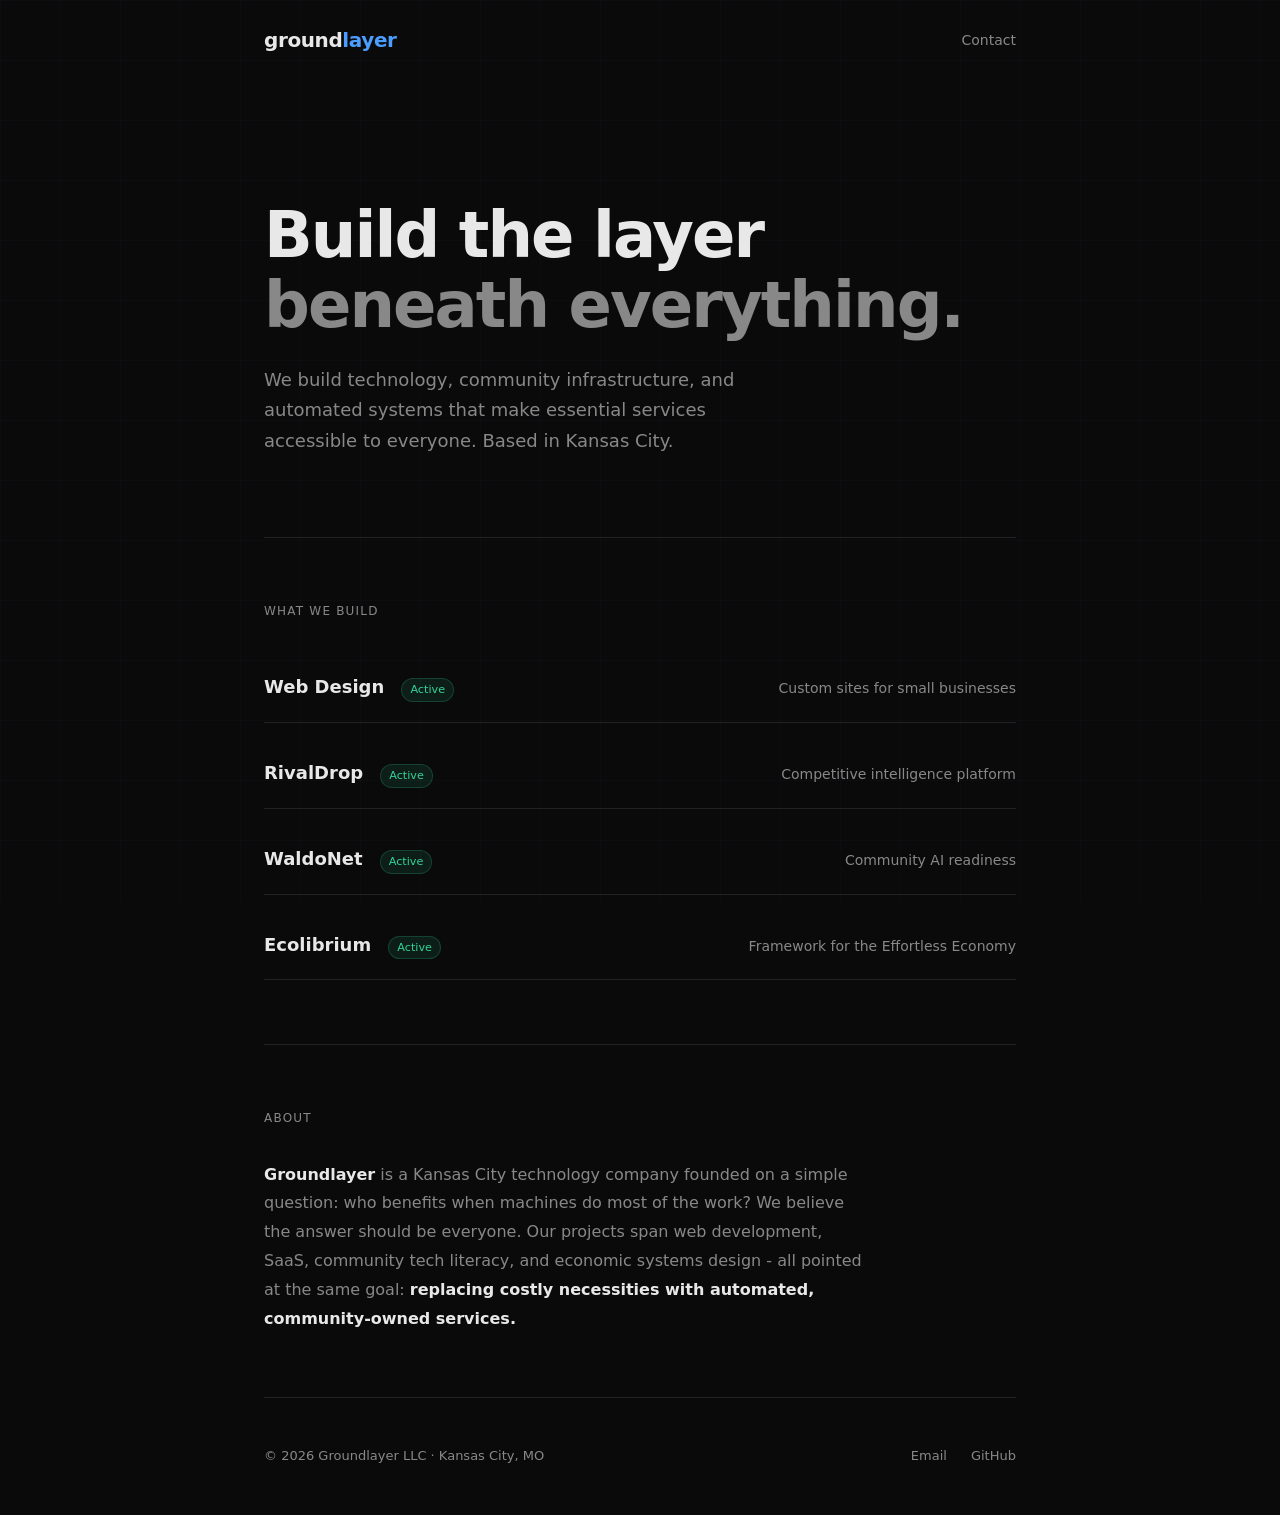
==== index.html @ 8b762cc1 "Initial site: Groundlayer LLC landing page" ====
<!DOCTYPE html>
<html lang="en">
<head>
    <meta charset="UTF-8">
    <meta name="viewport" content="width=device-width, initial-scale=1.0">
    <title>Groundlayer - The Foundation Beneath Everything</title>
    <meta name="description" content="Groundlayer LLC builds technology, community infrastructure, and automated systems that make essential services accessible to everyone.">
    <link rel="canonical" href="https://groundlayer.co">
    <style>
        :root {
            --bg: #0a0a0a;
            --surface: #141414;
            --border: #222;
            --text: #e8e8e8;
            --text-dim: #888;
            --accent: #4a9eff;
            --accent-hover: #6bb3ff;
            --green: #34d399;
        }

        * { margin: 0; padding: 0; box-sizing: border-box; }

        body {
            font-family: -apple-system, BlinkMacSystemFont, 'Segoe UI', system-ui, sans-serif;
            background: var(--bg);
            color: var(--text);
            line-height: 1.6;
            min-height: 100vh;
        }

        /* Grid background */
        body::before {
            content: '';
            position: fixed;
            inset: 0;
            background-image:
                linear-gradient(rgba(74, 158, 255, 0.03) 1px, transparent 1px),
                linear-gradient(90deg, rgba(74, 158, 255, 0.03) 1px, transparent 1px);
            background-size: 60px 60px;
            pointer-events: none;
            z-index: 0;
        }

        .container {
            max-width: 800px;
            margin: 0 auto;
            padding: 0 24px;
            position: relative;
            z-index: 1;
        }

        /* Nav */
        nav {
            padding: 24px 0;
            display: flex;
            justify-content: space-between;
            align-items: center;
        }

        .logo {
            font-size: 1.25rem;
            font-weight: 700;
            letter-spacing: -0.02em;
            color: var(--text);
            text-decoration: none;
        }

        .logo span {
            color: var(--accent);
        }

        nav a.contact-link {
            color: var(--text-dim);
            text-decoration: none;
            font-size: 0.875rem;
            transition: color 0.2s;
        }

        nav a.contact-link:hover { color: var(--accent); }

        /* Hero */
        .hero {
            padding: 120px 0 80px;
        }

        .hero h1 {
            font-size: clamp(2.5rem, 6vw, 4rem);
            font-weight: 800;
            letter-spacing: -0.03em;
            line-height: 1.1;
            margin-bottom: 24px;
        }

        .hero h1 .dim { color: var(--text-dim); }

        .hero p {
            font-size: 1.125rem;
            color: var(--text-dim);
            max-width: 540px;
            line-height: 1.7;
        }

        /* Divider */
        .divider {
            height: 1px;
            background: var(--border);
            margin: 0;
        }

        /* What We Build */
        .section {
            padding: 64px 0;
        }

        .section-label {
            font-size: 0.75rem;
            text-transform: uppercase;
            letter-spacing: 0.1em;
            color: var(--text-dim);
            margin-bottom: 32px;
        }

        .projects {
            display: grid;
            gap: 16px;
        }

        .project {
            display: flex;
            justify-content: space-between;
            align-items: baseline;
            padding: 20px 0;
            border-bottom: 1px solid var(--border);
            text-decoration: none;
            color: var(--text);
            transition: all 0.2s;
        }

        .project:hover {
            padding-left: 8px;
        }

        .project:hover .project-name { color: var(--accent); }

        .project-name {
            font-size: 1.125rem;
            font-weight: 600;
            transition: color 0.2s;
        }

        .project-type {
            font-size: 0.875rem;
            color: var(--text-dim);
        }

        .project-status {
            display: inline-block;
            font-size: 0.7rem;
            padding: 2px 8px;
            border-radius: 12px;
            background: rgba(52, 211, 153, 0.1);
            color: var(--green);
            border: 1px solid rgba(52, 211, 153, 0.2);
            margin-left: 12px;
        }

        /* About */
        .about-text {
            font-size: 1rem;
            color: var(--text-dim);
            line-height: 1.8;
            max-width: 600px;
        }

        .about-text strong { color: var(--text); font-weight: 600; }

        /* Footer */
        footer {
            padding: 48px 0;
            border-top: 1px solid var(--border);
            display: flex;
            justify-content: space-between;
            align-items: center;
            flex-wrap: wrap;
            gap: 16px;
        }

        .footer-left {
            font-size: 0.8125rem;
            color: var(--text-dim);
        }

        .footer-right {
            display: flex;
            gap: 24px;
        }

        .footer-right a {
            color: var(--text-dim);
            text-decoration: none;
            font-size: 0.8125rem;
            transition: color 0.2s;
        }

        .footer-right a:hover { color: var(--accent); }

        /* Mobile */
        @media (max-width: 600px) {
            .hero { padding: 80px 0 60px; }
            .project { flex-direction: column; gap: 4px; }
            footer { flex-direction: column; align-items: flex-start; }
        }
    </style>

    <!-- Structured Data -->
    <script type="application/ld+json">
    {
        "@context": "https://schema.org",
        "@type": "Organization",
        "name": "Groundlayer LLC",
        "url": "https://groundlayer.co",
        "description": "Technology, community infrastructure, and automated systems that make essential services accessible to everyone.",
        "foundingDate": "2026-04-16",
        "founder": {
            "@type": "Person",
            "name": "Simon Paige"
        },
        "address": {
            "@type": "PostalAddress",
            "addressLocality": "Kansas City",
            "addressRegion": "MO",
            "addressCountry": "US"
        }
    }
    </script>
</head>
<body>
    <div class="container">
        <nav>
            <a href="/" class="logo">ground<span>layer</span></a>
            <a href="mailto:hello@groundlayer.co" class="contact-link">Contact</a>
        </nav>

        <section class="hero">
            <h1>Build the layer <span class="dim">beneath everything.</span></h1>
            <p>We build technology, community infrastructure, and automated systems that make essential services accessible to everyone. Based in Kansas City.</p>
        </section>

        <div class="divider"></div>

        <section class="section">
            <div class="section-label">What We Build</div>
            <div class="projects">
                <a href="https://simonlpaige.com" class="project" target="_blank" rel="noopener">
                    <div>
                        <span class="project-name">Web Design</span>
                        <span class="project-status">Active</span>
                    </div>
                    <span class="project-type">Custom sites for small businesses</span>
                </a>
                <a href="https://rivaldrop.com" class="project" target="_blank" rel="noopener">
                    <div>
                        <span class="project-name">RivalDrop</span>
                        <span class="project-status">Active</span>
                    </div>
                    <span class="project-type">Competitive intelligence platform</span>
                </a>
                <a href="https://waldonet.simonlpaige.com" class="project" target="_blank" rel="noopener">
                    <div>
                        <span class="project-name">WaldoNet</span>
                        <span class="project-status">Active</span>
                    </div>
                    <span class="project-type">Community AI readiness</span>
                </a>
                <div class="project" style="cursor: default;">
                    <div>
                        <span class="project-name">Ecolibrium</span>
                        <span class="project-status">Active</span>
                    </div>
                    <span class="project-type">Framework for the Effortless Economy</span>
                </div>
            </div>
        </section>

        <div class="divider"></div>

        <section class="section">
            <div class="section-label">About</div>
            <p class="about-text">
                <strong>Groundlayer</strong> is a Kansas City technology company founded on a simple question: who benefits when machines do most of the work? We believe the answer should be everyone. Our projects span web development, SaaS, community tech literacy, and economic systems design - all pointed at the same goal: <strong>replacing costly necessities with automated, community-owned services.</strong>
            </p>
        </section>

        <footer>
            <div class="footer-left">&copy; 2026 Groundlayer LLC &middot; Kansas City, MO</div>
            <div class="footer-right">
                <a href="mailto:hello@groundlayer.co">Email</a>
                <a href="https://github.com/simonlpaige" target="_blank" rel="noopener">GitHub</a>
            </div>
        </footer>
    </div>
</body>
</html>
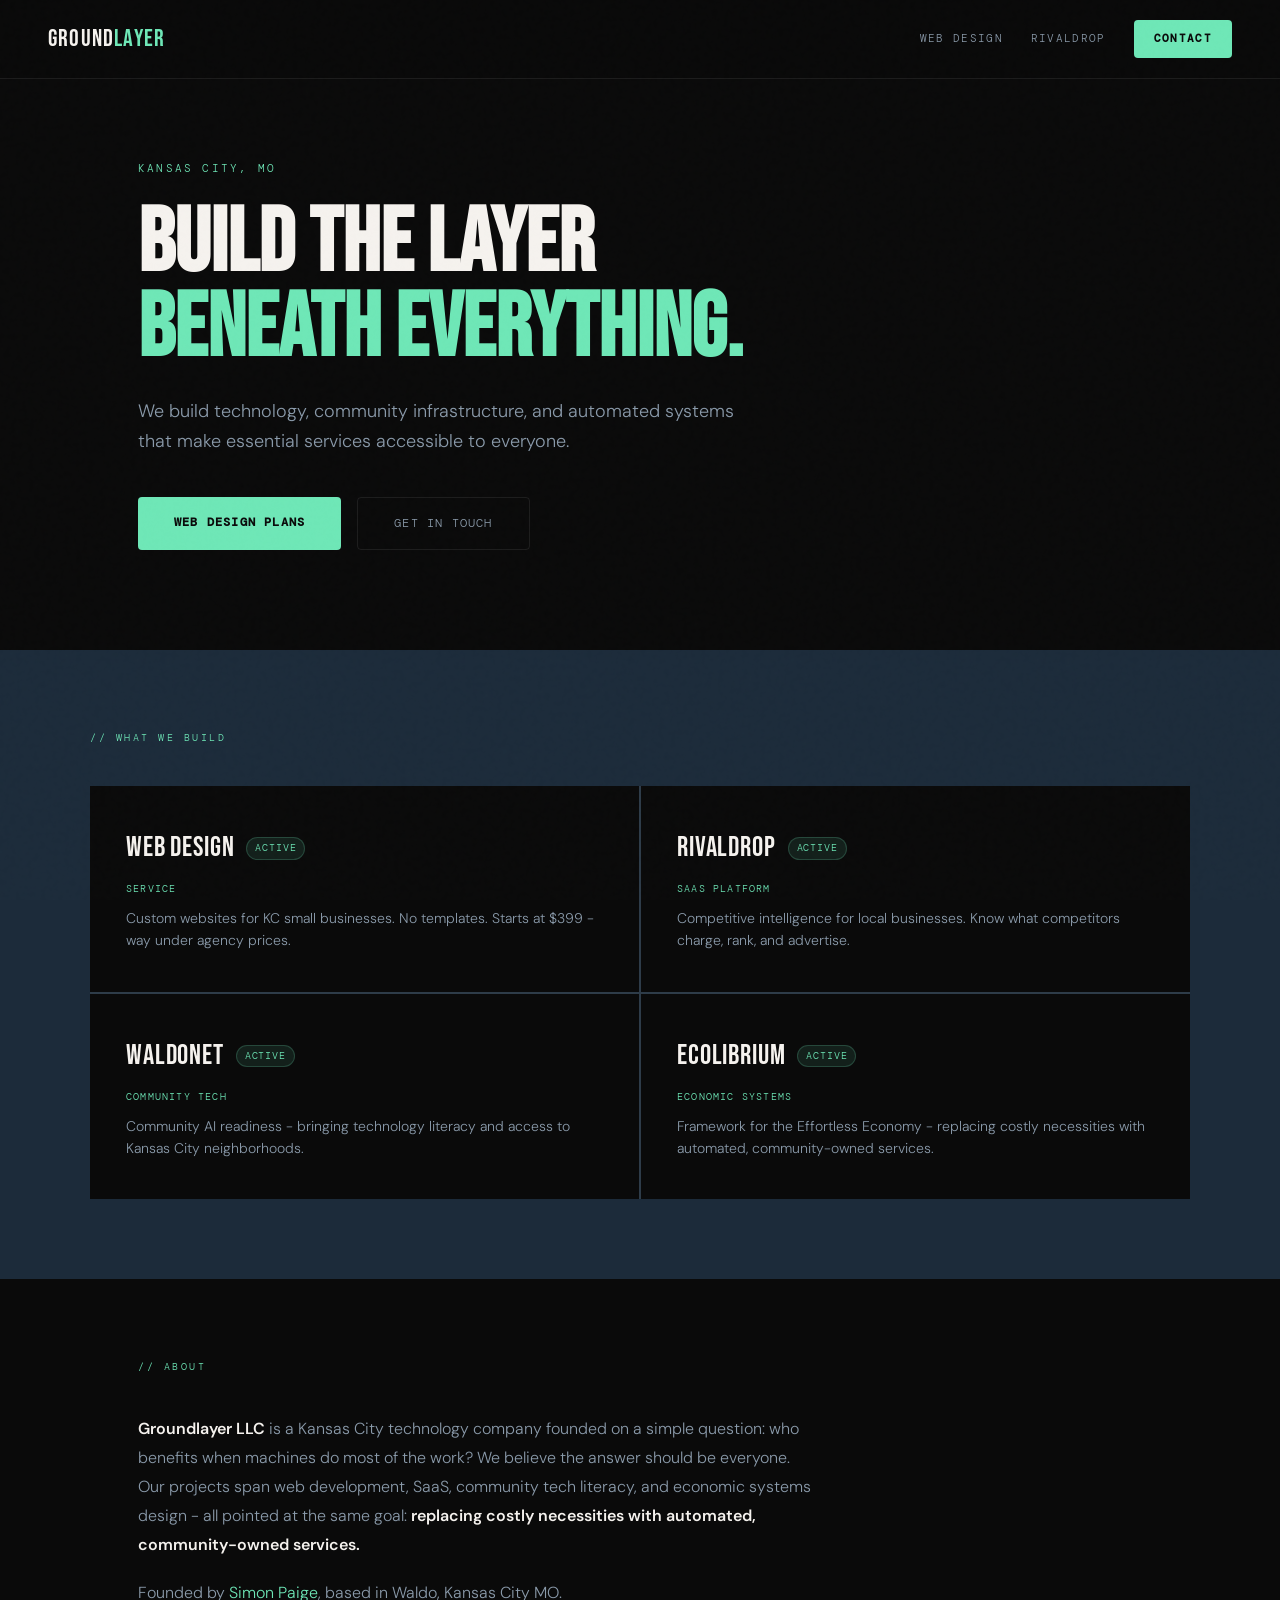
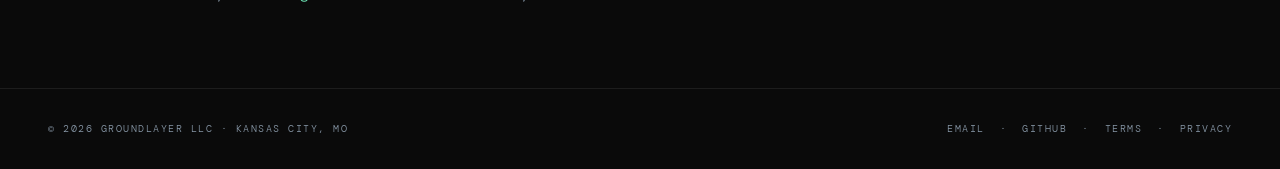
==== commit c9b63397: "Migrate web design funnel to groundlayer.co - Redesign homepage with bold sales aesthetic (Bebas Neu" ====
--- a/index.html
+++ b/index.html
@@ -4,213 +4,9 @@
     <meta charset="UTF-8">
     <meta name="viewport" content="width=device-width, initial-scale=1.0">
     <title>Groundlayer - The Foundation Beneath Everything</title>
-    <meta name="description" content="Groundlayer LLC builds technology, community infrastructure, and automated systems that make essential services accessible to everyone.">
+    <meta name="description" content="Groundlayer LLC builds technology, community infrastructure, and automated systems that make essential services accessible to everyone. Based in Kansas City.">
     <link rel="canonical" href="https://groundlayer.co">
-    <style>
-        :root {
-            --bg: #0a0a0a;
-            --surface: #141414;
-            --border: #222;
-            --text: #e8e8e8;
-            --text-dim: #888;
-            --accent: #4a9eff;
-            --accent-hover: #6bb3ff;
-            --green: #34d399;
-        }
-
-        * { margin: 0; padding: 0; box-sizing: border-box; }
-
-        body {
-            font-family: -apple-system, BlinkMacSystemFont, 'Segoe UI', system-ui, sans-serif;
-            background: var(--bg);
-            color: var(--text);
-            line-height: 1.6;
-            min-height: 100vh;
-        }
-
-        /* Grid background */
-        body::before {
-            content: '';
-            position: fixed;
-            inset: 0;
-            background-image:
-                linear-gradient(rgba(74, 158, 255, 0.03) 1px, transparent 1px),
-                linear-gradient(90deg, rgba(74, 158, 255, 0.03) 1px, transparent 1px);
-            background-size: 60px 60px;
-            pointer-events: none;
-            z-index: 0;
-        }
-
-        .container {
-            max-width: 800px;
-            margin: 0 auto;
-            padding: 0 24px;
-            position: relative;
-            z-index: 1;
-        }
-
-        /* Nav */
-        nav {
-            padding: 24px 0;
-            display: flex;
-            justify-content: space-between;
-            align-items: center;
-        }
-
-        .logo {
-            font-size: 1.25rem;
-            font-weight: 700;
-            letter-spacing: -0.02em;
-            color: var(--text);
-            text-decoration: none;
-        }
-
-        .logo span {
-            color: var(--accent);
-        }
-
-        nav a.contact-link {
-            color: var(--text-dim);
-            text-decoration: none;
-            font-size: 0.875rem;
-            transition: color 0.2s;
-        }
-
-        nav a.contact-link:hover { color: var(--accent); }
-
-        /* Hero */
-        .hero {
-            padding: 120px 0 80px;
-        }
-
-        .hero h1 {
-            font-size: clamp(2.5rem, 6vw, 4rem);
-            font-weight: 800;
-            letter-spacing: -0.03em;
-            line-height: 1.1;
-            margin-bottom: 24px;
-        }
-
-        .hero h1 .dim { color: var(--text-dim); }
-
-        .hero p {
-            font-size: 1.125rem;
-            color: var(--text-dim);
-            max-width: 540px;
-            line-height: 1.7;
-        }
-
-        /* Divider */
-        .divider {
-            height: 1px;
-            background: var(--border);
-            margin: 0;
-        }
-
-        /* What We Build */
-        .section {
-            padding: 64px 0;
-        }
-
-        .section-label {
-            font-size: 0.75rem;
-            text-transform: uppercase;
-            letter-spacing: 0.1em;
-            color: var(--text-dim);
-            margin-bottom: 32px;
-        }
-
-        .projects {
-            display: grid;
-            gap: 16px;
-        }
-
-        .project {
-            display: flex;
-            justify-content: space-between;
-            align-items: baseline;
-            padding: 20px 0;
-            border-bottom: 1px solid var(--border);
-            text-decoration: none;
-            color: var(--text);
-            transition: all 0.2s;
-        }
-
-        .project:hover {
-            padding-left: 8px;
-        }
-
-        .project:hover .project-name { color: var(--accent); }
-
-        .project-name {
-            font-size: 1.125rem;
-            font-weight: 600;
-            transition: color 0.2s;
-        }
-
-        .project-type {
-            font-size: 0.875rem;
-            color: var(--text-dim);
-        }
-
-        .project-status {
-            display: inline-block;
-            font-size: 0.7rem;
-            padding: 2px 8px;
-            border-radius: 12px;
-            background: rgba(52, 211, 153, 0.1);
-            color: var(--green);
-            border: 1px solid rgba(52, 211, 153, 0.2);
-            margin-left: 12px;
-        }
-
-        /* About */
-        .about-text {
-            font-size: 1rem;
-            color: var(--text-dim);
-            line-height: 1.8;
-            max-width: 600px;
-        }
-
-        .about-text strong { color: var(--text); font-weight: 600; }
-
-        /* Footer */
-        footer {
-            padding: 48px 0;
-            border-top: 1px solid var(--border);
-            display: flex;
-            justify-content: space-between;
-            align-items: center;
-            flex-wrap: wrap;
-            gap: 16px;
-        }
-
-        .footer-left {
-            font-size: 0.8125rem;
-            color: var(--text-dim);
-        }
-
-        .footer-right {
-            display: flex;
-            gap: 24px;
-        }
-
-        .footer-right a {
-            color: var(--text-dim);
-            text-decoration: none;
-            font-size: 0.8125rem;
-            transition: color 0.2s;
-        }
-
-        .footer-right a:hover { color: var(--accent); }
-
-        /* Mobile */
-        @media (max-width: 600px) {
-            .hero { padding: 80px 0 60px; }
-            .project { flex-direction: column; gap: 4px; }
-            footer { flex-direction: column; align-items: flex-start; }
-        }
-    </style>
+    <link href="https://fonts.googleapis.com/css2?family=Bebas+Neue&family=DM+Sans:wght@300;400;500;600;700&family=DM+Mono:wght@400;500&display=swap" rel="stylesheet">
 
     <!-- Structured Data -->
     <script type="application/ld+json">
@@ -233,71 +29,397 @@
         }
     }
     </script>
+
+    <style>
+        *, *::before, *::after { box-sizing: border-box; margin: 0; padding: 0; }
+
+        :root {
+            --black: #0a0a0a;
+            --white: #f5f2ee;
+            --steel: #1c2b3a;
+            --accent: #6ee7b7;
+            --accent-dim: #34d399;
+            --accent-glow: rgba(110, 231, 183, 0.12);
+            --gray: #8a9aaa;
+            --rule: rgba(255,255,255,0.08);
+            --card-bg: #111318;
+        }
+
+        html { scroll-behavior: smooth; }
+
+        body {
+            background: var(--black);
+            color: var(--white);
+            font-family: 'DM Sans', sans-serif;
+            font-weight: 300;
+            line-height: 1.6;
+            overflow-x: hidden;
+        }
+
+        body::before {
+            content: '';
+            position: fixed;
+            inset: 0;
+            background-image: url("data:image/svg+xml,%3Csvg viewBox='0 0 200 200' xmlns='http://www.w3.org/2000/svg'%3E%3Cfilter id='n'%3E%3CfeTurbulence type='fractalNoise' baseFrequency='0.75' numOctaves='4' stitchTiles='stitch'/%3E%3C/filter%3E%3Crect width='100%25' height='100%25' filter='url(%23n)' opacity='0.04'/%3E%3C/svg%3E");
+            pointer-events: none;
+            z-index: 999;
+            opacity: 0.4;
+        }
+
+        /* NAV */
+        .topnav {
+            position: fixed;
+            top: 0; left: 0; right: 0;
+            z-index: 100;
+            display: flex;
+            justify-content: space-between;
+            align-items: center;
+            padding: 20px 48px;
+            background: rgba(10,10,10,0.85);
+            backdrop-filter: blur(16px);
+            border-bottom: 1px solid var(--rule);
+        }
+
+        .topnav-brand {
+            font-family: 'Bebas Neue', sans-serif;
+            font-size: 24px;
+            letter-spacing: 0.05em;
+            color: var(--white);
+            text-decoration: none;
+        }
+        .topnav-brand span { color: var(--accent); }
+
+        .topnav-links {
+            display: flex;
+            gap: 28px;
+            align-items: center;
+        }
+
+        .topnav-links a {
+            font-family: 'DM Mono', monospace;
+            font-size: 11px;
+            letter-spacing: 0.12em;
+            text-transform: uppercase;
+            color: var(--gray);
+            text-decoration: none;
+            transition: color 0.2s;
+        }
+        .topnav-links a:hover { color: var(--accent); }
+
+        .topnav-links .btn-nav {
+            background: var(--accent);
+            color: var(--black);
+            padding: 10px 20px;
+            font-weight: 600;
+            border-radius: 4px;
+        }
+        .topnav-links .btn-nav:hover { background: var(--accent-dim); color: var(--black); }
+
+        /* HERO */
+        .hero {
+            padding: 160px 48px 100px;
+            max-width: 1100px;
+            margin: 0 auto;
+        }
+
+        .hero-tag {
+            font-family: 'DM Mono', monospace;
+            font-size: 11px;
+            letter-spacing: 0.2em;
+            text-transform: uppercase;
+            color: var(--accent);
+            margin-bottom: 24px;
+        }
+
+        .hero h1 {
+            font-family: 'Bebas Neue', sans-serif;
+            font-size: clamp(48px, 7vw, 96px);
+            line-height: 0.95;
+            color: var(--white);
+            margin-bottom: 24px;
+        }
+        .hero h1 span { color: var(--accent); }
+
+        .hero-sub {
+            font-size: 18px;
+            color: var(--gray);
+            max-width: 600px;
+            line-height: 1.7;
+            margin-bottom: 40px;
+        }
+
+        .hero-btns {
+            display: flex;
+            gap: 16px;
+            flex-wrap: wrap;
+        }
+
+        .btn-primary {
+            background: var(--accent);
+            color: var(--black);
+            padding: 16px 36px;
+            font-family: 'DM Mono', monospace;
+            font-size: 12px;
+            letter-spacing: 0.1em;
+            text-transform: uppercase;
+            text-decoration: none;
+            font-weight: 600;
+            transition: background 0.2s;
+            border-radius: 4px;
+        }
+        .btn-primary:hover { background: var(--accent-dim); }
+
+        .btn-secondary {
+            border: 1px solid var(--rule);
+            color: var(--gray);
+            padding: 16px 36px;
+            font-family: 'DM Mono', monospace;
+            font-size: 12px;
+            letter-spacing: 0.1em;
+            text-transform: uppercase;
+            text-decoration: none;
+            transition: border-color 0.2s, color 0.2s;
+            border-radius: 4px;
+        }
+        .btn-secondary:hover { border-color: var(--accent); color: var(--accent); }
+
+        /* SECTION SHARED */
+        .section-label {
+            font-family: 'DM Mono', monospace;
+            font-size: 10px;
+            letter-spacing: 0.25em;
+            text-transform: uppercase;
+            color: var(--accent);
+            margin-bottom: 40px;
+        }
+
+        .section {
+            padding: 80px 48px;
+            max-width: 1100px;
+            margin: 0 auto;
+        }
+
+        .section-dark {
+            background: var(--steel);
+            padding: 80px 48px;
+        }
+
+        .section-dark-inner {
+            max-width: 1100px;
+            margin: 0 auto;
+        }
+
+        /* PROJECTS GRID */
+        .projects {
+            display: grid;
+            grid-template-columns: repeat(2, 1fr);
+            gap: 2px;
+            background: var(--rule);
+        }
+
+        .project-card {
+            background: var(--black);
+            padding: 40px 36px;
+            text-decoration: none;
+            color: var(--white);
+            transition: background 0.2s;
+            display: flex;
+            flex-direction: column;
+            gap: 10px;
+        }
+        .project-card:hover { background: #0f0f0f; }
+        .project-card.static { cursor: default; }
+        .project-card.static:hover { background: var(--black); }
+
+        .project-name {
+            font-family: 'Bebas Neue', sans-serif;
+            font-size: 28px;
+            letter-spacing: 0.03em;
+            color: var(--white);
+            display: flex;
+            align-items: center;
+            gap: 12px;
+        }
+
+        .project-card:hover .project-name { color: var(--accent); }
+        .project-card.static .project-name { color: var(--white); }
+
+        .project-status {
+            display: inline-block;
+            font-size: 0.65rem;
+            padding: 2px 8px;
+            border-radius: 12px;
+            background: rgba(110, 231, 183, 0.1);
+            color: var(--accent);
+            border: 1px solid rgba(110, 231, 183, 0.2);
+            font-family: 'DM Mono', monospace;
+            letter-spacing: 0.08em;
+            text-transform: uppercase;
+            vertical-align: middle;
+        }
+
+        .project-type {
+            font-family: 'DM Mono', monospace;
+            font-size: 10px;
+            letter-spacing: 0.12em;
+            text-transform: uppercase;
+            color: var(--accent);
+        }
+
+        .project-desc {
+            font-size: 14px;
+            color: var(--gray);
+            line-height: 1.6;
+        }
+
+        /* ABOUT */
+        .about-text {
+            font-size: 1rem;
+            color: var(--gray);
+            line-height: 1.8;
+            max-width: 680px;
+        }
+        .about-text strong { color: var(--white); font-weight: 600; }
+
+        /* FOOTER */
+        footer {
+            padding: 32px 48px;
+            border-top: 1px solid var(--rule);
+            display: flex;
+            justify-content: space-between;
+            align-items: center;
+            flex-wrap: wrap;
+            gap: 16px;
+        }
+
+        footer p {
+            font-family: 'DM Mono', monospace;
+            font-size: 10px;
+            letter-spacing: 0.15em;
+            color: var(--gray);
+            text-transform: uppercase;
+        }
+
+        footer a {
+            color: var(--gray);
+            text-decoration: none;
+            transition: color 0.2s;
+        }
+        footer a:hover { color: var(--accent); }
+
+        /* FADE IN */
+        .fade-in {
+            opacity: 0;
+            transform: translateY(20px);
+            transition: opacity 0.6s ease, transform 0.6s ease;
+        }
+        .fade-in.visible {
+            opacity: 1;
+            transform: translateY(0);
+        }
+
+        /* RESPONSIVE */
+        @media (max-width: 900px) {
+            .topnav { padding: 16px 20px; }
+            .topnav-links { gap: 14px; }
+            .topnav-links .hide-mobile { display: none; }
+            .hero { padding: 120px 20px 60px; }
+            .hero-sub { font-size: 16px; }
+            .section { padding: 60px 20px; }
+            .section-dark { padding: 60px 20px; }
+            .projects { grid-template-columns: 1fr; }
+            footer { flex-direction: column; align-items: flex-start; padding: 24px 20px; }
+        }
+
+        @media (max-width: 600px) {
+            .hero { padding: 100px 16px 48px; }
+            .section { padding: 48px 16px; }
+            .section-dark { padding: 48px 16px; }
+            .hero-btns { flex-direction: column; }
+            .hero-btns a { text-align: center; }
+        }
+    </style>
 </head>
 <body>
-    <div class="container">
-        <nav>
-            <a href="/" class="logo">ground<span>layer</span></a>
-            <a href="mailto:hello@groundlayer.co" class="contact-link">Contact</a>
-        </nav>
-
-        <section class="hero">
-            <h1>Build the layer <span class="dim">beneath everything.</span></h1>
-            <p>We build technology, community infrastructure, and automated systems that make essential services accessible to everyone. Based in Kansas City.</p>
-        </section>
-
-        <div class="divider"></div>
-
-        <section class="section">
-            <div class="section-label">What We Build</div>
-            <div class="projects">
-                <a href="https://simonlpaige.com" class="project" target="_blank" rel="noopener">
-                    <div>
-                        <span class="project-name">Web Design</span>
-                        <span class="project-status">Active</span>
-                    </div>
-                    <span class="project-type">Custom sites for small businesses</span>
+
+    <!-- NAV -->
+    <nav class="topnav" role="navigation" aria-label="Main navigation">
+        <a href="/" class="topnav-brand">Ground<span>layer</span></a>
+        <div class="topnav-links">
+            <a href="/plans" class="hide-mobile">Web Design</a>
+            <a href="https://rivaldrop.com" target="_blank" rel="noopener" class="hide-mobile">RivalDrop</a>
+            <a href="mailto:hello@groundlayer.co" class="btn-nav">Contact</a>
+        </div>
+    </nav>
+
+    <!-- HERO -->
+    <div class="hero fade-in">
+        <div class="hero-tag">Kansas City, MO</div>
+        <h1>Build the layer<br/><span>beneath everything.</span></h1>
+        <p class="hero-sub">We build technology, community infrastructure, and automated systems that make essential services accessible to everyone.</p>
+        <div class="hero-btns">
+            <a href="/plans" class="btn-primary">Web Design Plans</a>
+            <a href="mailto:hello@groundlayer.co" class="btn-secondary">Get in Touch</a>
+        </div>
+    </div>
+
+    <!-- PROJECTS -->
+    <div class="section-dark">
+        <div class="section-dark-inner">
+            <div class="section-label">// What We Build</div>
+            <div class="projects fade-in">
+                <a href="/plans" class="project-card">
+                    <div class="project-name">Web Design <span class="project-status">Active</span></div>
+                    <div class="project-type">Service</div>
+                    <p class="project-desc">Custom websites for KC small businesses. No templates. Starts at $399 - way under agency prices.</p>
                 </a>
-                <a href="https://rivaldrop.com" class="project" target="_blank" rel="noopener">
-                    <div>
-                        <span class="project-name">RivalDrop</span>
-                        <span class="project-status">Active</span>
-                    </div>
-                    <span class="project-type">Competitive intelligence platform</span>
+                <a href="https://rivaldrop.com" class="project-card" target="_blank" rel="noopener">
+                    <div class="project-name">RivalDrop <span class="project-status">Active</span></div>
+                    <div class="project-type">SaaS Platform</div>
+                    <p class="project-desc">Competitive intelligence for local businesses. Know what competitors charge, rank, and advertise.</p>
                 </a>
-                <a href="https://waldonet.simonlpaige.com" class="project" target="_blank" rel="noopener">
-                    <div>
-                        <span class="project-name">WaldoNet</span>
-                        <span class="project-status">Active</span>
-                    </div>
-                    <span class="project-type">Community AI readiness</span>
+                <a href="https://waldonet.simonlpaige.com" class="project-card" target="_blank" rel="noopener">
+                    <div class="project-name">WaldoNet <span class="project-status">Active</span></div>
+                    <div class="project-type">Community Tech</div>
+                    <p class="project-desc">Community AI readiness - bringing technology literacy and access to Kansas City neighborhoods.</p>
                 </a>
-                <div class="project" style="cursor: default;">
-                    <div>
-                        <span class="project-name">Ecolibrium</span>
-                        <span class="project-status">Active</span>
-                    </div>
-                    <span class="project-type">Framework for the Effortless Economy</span>
+                <div class="project-card static">
+                    <div class="project-name">Ecolibrium <span class="project-status">Active</span></div>
+                    <div class="project-type">Economic Systems</div>
+                    <p class="project-desc">Framework for the Effortless Economy - replacing costly necessities with automated, community-owned services.</p>
                 </div>
             </div>
-        </section>
-
-        <div class="divider"></div>
-
-        <section class="section">
-            <div class="section-label">About</div>
-            <p class="about-text">
-                <strong>Groundlayer</strong> is a Kansas City technology company founded on a simple question: who benefits when machines do most of the work? We believe the answer should be everyone. Our projects span web development, SaaS, community tech literacy, and economic systems design - all pointed at the same goal: <strong>replacing costly necessities with automated, community-owned services.</strong>
-            </p>
-        </section>
-
-        <footer>
-            <div class="footer-left">&copy; 2026 Groundlayer LLC &middot; Kansas City, MO</div>
-            <div class="footer-right">
-                <a href="mailto:hello@groundlayer.co">Email</a>
-                <a href="https://github.com/simonlpaige" target="_blank" rel="noopener">GitHub</a>
-            </div>
-        </footer>
+        </div>
     </div>
+
+    <!-- ABOUT -->
+    <div class="section">
+        <div class="section-label">// About</div>
+        <p class="about-text fade-in">
+            <strong>Groundlayer LLC</strong> is a Kansas City technology company founded on a simple question: who benefits when machines do most of the work? We believe the answer should be everyone. Our projects span web development, SaaS, community tech literacy, and economic systems design - all pointed at the same goal: <strong>replacing costly necessities with automated, community-owned services.</strong>
+        </p>
+        <p class="about-text fade-in" style="margin-top: 20px;">
+            Founded by <a href="https://simonlpaige.com" style="color: var(--accent); text-decoration: none;">Simon Paige</a>, based in Waldo, Kansas City MO.
+        </p>
+    </div>
+
+    <!-- FOOTER -->
+    <footer>
+        <p>&copy; 2026 Groundlayer LLC &middot; Kansas City, MO</p>
+        <p>
+            <a href="mailto:hello@groundlayer.co">Email</a> &nbsp;&middot;&nbsp;
+            <a href="https://github.com/simonlpaige" target="_blank" rel="noopener">GitHub</a> &nbsp;&middot;&nbsp;
+            <a href="/terms">Terms</a> &nbsp;&middot;&nbsp;
+            <a href="/privacy">Privacy</a>
+        </p>
+    </footer>
+
+    <script>
+        const obs = new IntersectionObserver((entries) => {
+            entries.forEach(e => { if (e.isIntersecting) e.target.classList.add('visible'); });
+        }, { threshold: 0.1 });
+        document.querySelectorAll('.fade-in').forEach(el => obs.observe(el));
+    </script>
+
 </body>
 </html>
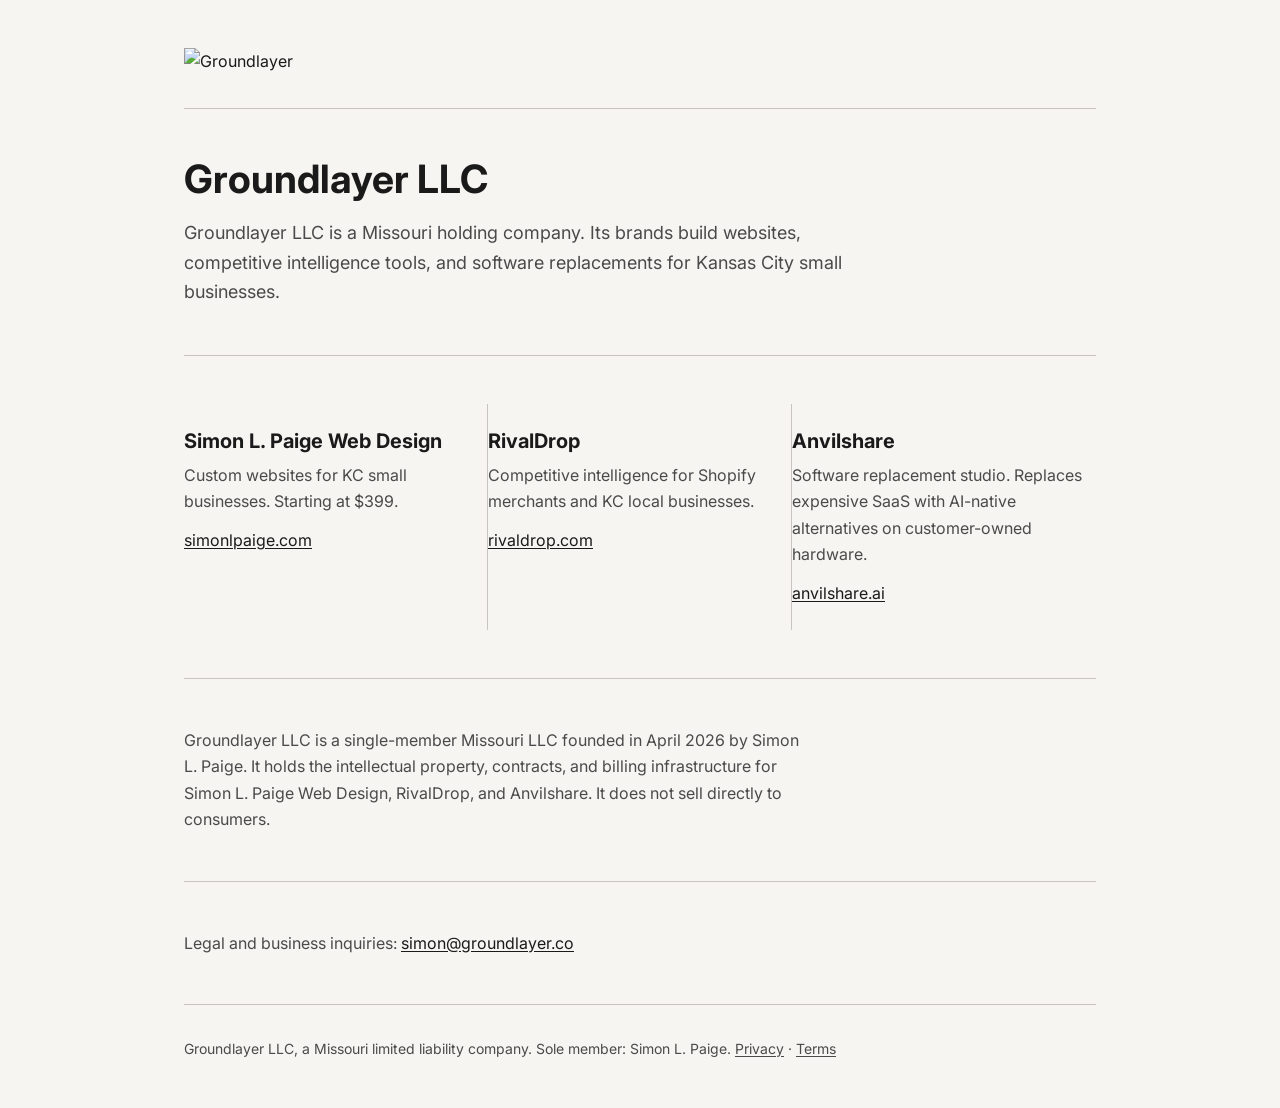
==== commit 65e26ad2: "groundlayer.co v2 - Bedrock flavor, single-page identifier, institutional register Replace entire fr" ====
--- a/index.html
+++ b/index.html
@@ -1,425 +1,91 @@
 <!DOCTYPE html>
 <html lang="en">
 <head>
-    <meta charset="UTF-8">
-    <meta name="viewport" content="width=device-width, initial-scale=1.0">
-    <title>Groundlayer - The Foundation Beneath Everything</title>
-    <meta name="description" content="Groundlayer LLC builds technology, community infrastructure, and automated systems that make essential services accessible to everyone. Based in Kansas City.">
-    <link rel="canonical" href="https://groundlayer.co">
-    <link href="https://fonts.googleapis.com/css2?family=Bebas+Neue&family=DM+Sans:wght@300;400;500;600;700&family=DM+Mono:wght@400;500&display=swap" rel="stylesheet">
-
-    <!-- Structured Data -->
-    <script type="application/ld+json">
-    {
-        "@context": "https://schema.org",
-        "@type": "Organization",
-        "name": "Groundlayer LLC",
-        "url": "https://groundlayer.co",
-        "description": "Technology, community infrastructure, and automated systems that make essential services accessible to everyone.",
-        "foundingDate": "2026-04-16",
-        "founder": {
-            "@type": "Person",
-            "name": "Simon Paige"
-        },
-        "address": {
-            "@type": "PostalAddress",
-            "addressLocality": "Kansas City",
-            "addressRegion": "MO",
-            "addressCountry": "US"
-        }
+  <meta charset="UTF-8">
+  <meta name="viewport" content="width=device-width, initial-scale=1.0">
+  <title>Groundlayer LLC</title>
+  <meta name="description" content="Groundlayer LLC is a Missouri holding company. Its brands build websites, competitive intelligence tools, and software replacements for Kansas City small businesses.">
+  <link rel="canonical" href="https://groundlayer.co">
+  <link rel="icon" href="/assets/favicon.svg" type="image/svg+xml">
+  <link rel="preconnect" href="https://fonts.googleapis.com">
+  <link rel="preconnect" href="https://fonts.gstatic.com" crossorigin>
+  <link href="https://fonts.googleapis.com/css2?family=Inter:wght@400;700&display=swap" rel="stylesheet">
+  <link rel="stylesheet" href="/css/site.css">
+  <script type="application/ld+json">
+  {
+    "@context": "https://schema.org",
+    "@type": "Organization",
+    "name": "Groundlayer LLC",
+    "url": "https://groundlayer.co",
+    "description": "Missouri holding company for Simon L. Paige Web Design, RivalDrop, and Anvilshare.",
+    "foundingDate": "2026-04",
+    "founder": {
+      "@type": "Person",
+      "name": "Simon L. Paige"
+    },
+    "address": {
+      "@type": "PostalAddress",
+      "addressLocality": "Kansas City",
+      "addressRegion": "MO",
+      "addressCountry": "US"
     }
-    </script>
-
-    <style>
-        *, *::before, *::after { box-sizing: border-box; margin: 0; padding: 0; }
-
-        :root {
-            --black: #0a0a0a;
-            --white: #f5f2ee;
-            --steel: #1c2b3a;
-            --accent: #6ee7b7;
-            --accent-dim: #34d399;
-            --accent-glow: rgba(110, 231, 183, 0.12);
-            --gray: #8a9aaa;
-            --rule: rgba(255,255,255,0.08);
-            --card-bg: #111318;
-        }
-
-        html { scroll-behavior: smooth; }
-
-        body {
-            background: var(--black);
-            color: var(--white);
-            font-family: 'DM Sans', sans-serif;
-            font-weight: 300;
-            line-height: 1.6;
-            overflow-x: hidden;
-        }
-
-        body::before {
-            content: '';
-            position: fixed;
-            inset: 0;
-            background-image: url("data:image/svg+xml,%3Csvg viewBox='0 0 200 200' xmlns='http://www.w3.org/2000/svg'%3E%3Cfilter id='n'%3E%3CfeTurbulence type='fractalNoise' baseFrequency='0.75' numOctaves='4' stitchTiles='stitch'/%3E%3C/filter%3E%3Crect width='100%25' height='100%25' filter='url(%23n)' opacity='0.04'/%3E%3C/svg%3E");
-            pointer-events: none;
-            z-index: 999;
-            opacity: 0.4;
-        }
-
-        /* NAV */
-        .topnav {
-            position: fixed;
-            top: 0; left: 0; right: 0;
-            z-index: 100;
-            display: flex;
-            justify-content: space-between;
-            align-items: center;
-            padding: 20px 48px;
-            background: rgba(10,10,10,0.85);
-            backdrop-filter: blur(16px);
-            border-bottom: 1px solid var(--rule);
-        }
-
-        .topnav-brand {
-            font-family: 'Bebas Neue', sans-serif;
-            font-size: 24px;
-            letter-spacing: 0.05em;
-            color: var(--white);
-            text-decoration: none;
-        }
-        .topnav-brand span { color: var(--accent); }
-
-        .topnav-links {
-            display: flex;
-            gap: 28px;
-            align-items: center;
-        }
-
-        .topnav-links a {
-            font-family: 'DM Mono', monospace;
-            font-size: 11px;
-            letter-spacing: 0.12em;
-            text-transform: uppercase;
-            color: var(--gray);
-            text-decoration: none;
-            transition: color 0.2s;
-        }
-        .topnav-links a:hover { color: var(--accent); }
-
-        .topnav-links .btn-nav {
-            background: var(--accent);
-            color: var(--black);
-            padding: 10px 20px;
-            font-weight: 600;
-            border-radius: 4px;
-        }
-        .topnav-links .btn-nav:hover { background: var(--accent-dim); color: var(--black); }
-
-        /* HERO */
-        .hero {
-            padding: 160px 48px 100px;
-            max-width: 1100px;
-            margin: 0 auto;
-        }
-
-        .hero-tag {
-            font-family: 'DM Mono', monospace;
-            font-size: 11px;
-            letter-spacing: 0.2em;
-            text-transform: uppercase;
-            color: var(--accent);
-            margin-bottom: 24px;
-        }
-
-        .hero h1 {
-            font-family: 'Bebas Neue', sans-serif;
-            font-size: clamp(48px, 7vw, 96px);
-            line-height: 0.95;
-            color: var(--white);
-            margin-bottom: 24px;
-        }
-        .hero h1 span { color: var(--accent); }
-
-        .hero-sub {
-            font-size: 18px;
-            color: var(--gray);
-            max-width: 600px;
-            line-height: 1.7;
-            margin-bottom: 40px;
-        }
-
-        .hero-btns {
-            display: flex;
-            gap: 16px;
-            flex-wrap: wrap;
-        }
-
-        .btn-primary {
-            background: var(--accent);
-            color: var(--black);
-            padding: 16px 36px;
-            font-family: 'DM Mono', monospace;
-            font-size: 12px;
-            letter-spacing: 0.1em;
-            text-transform: uppercase;
-            text-decoration: none;
-            font-weight: 600;
-            transition: background 0.2s;
-            border-radius: 4px;
-        }
-        .btn-primary:hover { background: var(--accent-dim); }
-
-        .btn-secondary {
-            border: 1px solid var(--rule);
-            color: var(--gray);
-            padding: 16px 36px;
-            font-family: 'DM Mono', monospace;
-            font-size: 12px;
-            letter-spacing: 0.1em;
-            text-transform: uppercase;
-            text-decoration: none;
-            transition: border-color 0.2s, color 0.2s;
-            border-radius: 4px;
-        }
-        .btn-secondary:hover { border-color: var(--accent); color: var(--accent); }
-
-        /* SECTION SHARED */
-        .section-label {
-            font-family: 'DM Mono', monospace;
-            font-size: 10px;
-            letter-spacing: 0.25em;
-            text-transform: uppercase;
-            color: var(--accent);
-            margin-bottom: 40px;
-        }
-
-        .section {
-            padding: 80px 48px;
-            max-width: 1100px;
-            margin: 0 auto;
-        }
-
-        .section-dark {
-            background: var(--steel);
-            padding: 80px 48px;
-        }
-
-        .section-dark-inner {
-            max-width: 1100px;
-            margin: 0 auto;
-        }
-
-        /* PROJECTS GRID */
-        .projects {
-            display: grid;
-            grid-template-columns: repeat(2, 1fr);
-            gap: 2px;
-            background: var(--rule);
-        }
-
-        .project-card {
-            background: var(--black);
-            padding: 40px 36px;
-            text-decoration: none;
-            color: var(--white);
-            transition: background 0.2s;
-            display: flex;
-            flex-direction: column;
-            gap: 10px;
-        }
-        .project-card:hover { background: #0f0f0f; }
-        .project-card.static { cursor: default; }
-        .project-card.static:hover { background: var(--black); }
-
-        .project-name {
-            font-family: 'Bebas Neue', sans-serif;
-            font-size: 28px;
-            letter-spacing: 0.03em;
-            color: var(--white);
-            display: flex;
-            align-items: center;
-            gap: 12px;
-        }
-
-        .project-card:hover .project-name { color: var(--accent); }
-        .project-card.static .project-name { color: var(--white); }
-
-        .project-status {
-            display: inline-block;
-            font-size: 0.65rem;
-            padding: 2px 8px;
-            border-radius: 12px;
-            background: rgba(110, 231, 183, 0.1);
-            color: var(--accent);
-            border: 1px solid rgba(110, 231, 183, 0.2);
-            font-family: 'DM Mono', monospace;
-            letter-spacing: 0.08em;
-            text-transform: uppercase;
-            vertical-align: middle;
-        }
-
-        .project-type {
-            font-family: 'DM Mono', monospace;
-            font-size: 10px;
-            letter-spacing: 0.12em;
-            text-transform: uppercase;
-            color: var(--accent);
-        }
-
-        .project-desc {
-            font-size: 14px;
-            color: var(--gray);
-            line-height: 1.6;
-        }
-
-        /* ABOUT */
-        .about-text {
-            font-size: 1rem;
-            color: var(--gray);
-            line-height: 1.8;
-            max-width: 680px;
-        }
-        .about-text strong { color: var(--white); font-weight: 600; }
-
-        /* FOOTER */
-        footer {
-            padding: 32px 48px;
-            border-top: 1px solid var(--rule);
-            display: flex;
-            justify-content: space-between;
-            align-items: center;
-            flex-wrap: wrap;
-            gap: 16px;
-        }
-
-        footer p {
-            font-family: 'DM Mono', monospace;
-            font-size: 10px;
-            letter-spacing: 0.15em;
-            color: var(--gray);
-            text-transform: uppercase;
-        }
-
-        footer a {
-            color: var(--gray);
-            text-decoration: none;
-            transition: color 0.2s;
-        }
-        footer a:hover { color: var(--accent); }
-
-        /* FADE IN */
-        .fade-in {
-            opacity: 0;
-            transform: translateY(20px);
-            transition: opacity 0.6s ease, transform 0.6s ease;
-        }
-        .fade-in.visible {
-            opacity: 1;
-            transform: translateY(0);
-        }
-
-        /* RESPONSIVE */
-        @media (max-width: 900px) {
-            .topnav { padding: 16px 20px; }
-            .topnav-links { gap: 14px; }
-            .topnav-links .hide-mobile { display: none; }
-            .hero { padding: 120px 20px 60px; }
-            .hero-sub { font-size: 16px; }
-            .section { padding: 60px 20px; }
-            .section-dark { padding: 60px 20px; }
-            .projects { grid-template-columns: 1fr; }
-            footer { flex-direction: column; align-items: flex-start; padding: 24px 20px; }
-        }
-
-        @media (max-width: 600px) {
-            .hero { padding: 100px 16px 48px; }
-            .section { padding: 48px 16px; }
-            .section-dark { padding: 48px 16px; }
-            .hero-btns { flex-direction: column; }
-            .hero-btns a { text-align: center; }
-        }
-    </style>
+  }
+  </script>
 </head>
 <body>
 
-    <!-- NAV -->
-    <nav class="topnav" role="navigation" aria-label="Main navigation">
-        <a href="/" class="topnav-brand">Ground<span>layer</span></a>
-        <div class="topnav-links">
-            <a href="/plans" class="hide-mobile">Web Design</a>
-            <a href="https://rivaldrop.com" target="_blank" rel="noopener" class="hide-mobile">RivalDrop</a>
-            <a href="mailto:hello@groundlayer.co" class="btn-nav">Contact</a>
-        </div>
-    </nav>
+  <div class="container">
 
-    <!-- HERO -->
-    <div class="hero fade-in">
-        <div class="hero-tag">Kansas City, MO</div>
-        <h1>Build the layer<br/><span>beneath everything.</span></h1>
-        <p class="hero-sub">We build technology, community infrastructure, and automated systems that make essential services accessible to everyone.</p>
-        <div class="hero-btns">
-            <a href="/plans" class="btn-primary">Web Design Plans</a>
-            <a href="mailto:hello@groundlayer.co" class="btn-secondary">Get in Touch</a>
-        </div>
-    </div>
+    <header class="site-header">
+      <img src="/assets/logo.svg" alt="Groundlayer" class="logo" width="240" height="60">
+    </header>
 
-    <!-- PROJECTS -->
-    <div class="section-dark">
-        <div class="section-dark-inner">
-            <div class="section-label">// What We Build</div>
-            <div class="projects fade-in">
-                <a href="/plans" class="project-card">
-                    <div class="project-name">Web Design <span class="project-status">Active</span></div>
-                    <div class="project-type">Service</div>
-                    <p class="project-desc">Custom websites for KC small businesses. No templates. Starts at $399 - way under agency prices.</p>
-                </a>
-                <a href="https://rivaldrop.com" class="project-card" target="_blank" rel="noopener">
-                    <div class="project-name">RivalDrop <span class="project-status">Active</span></div>
-                    <div class="project-type">SaaS Platform</div>
-                    <p class="project-desc">Competitive intelligence for local businesses. Know what competitors charge, rank, and advertise.</p>
-                </a>
-                <a href="https://waldonet.simonlpaige.com" class="project-card" target="_blank" rel="noopener">
-                    <div class="project-name">WaldoNet <span class="project-status">Active</span></div>
-                    <div class="project-type">Community Tech</div>
-                    <p class="project-desc">Community AI readiness - bringing technology literacy and access to Kansas City neighborhoods.</p>
-                </a>
-                <div class="project-card static">
-                    <div class="project-name">Ecolibrium <span class="project-status">Active</span></div>
-                    <div class="project-type">Economic Systems</div>
-                    <p class="project-desc">Framework for the Effortless Economy - replacing costly necessities with automated, community-owned services.</p>
-                </div>
-            </div>
-        </div>
-    </div>
+    <hr>
 
-    <!-- ABOUT -->
-    <div class="section">
-        <div class="section-label">// About</div>
-        <p class="about-text fade-in">
-            <strong>Groundlayer LLC</strong> is a Kansas City technology company founded on a simple question: who benefits when machines do most of the work? We believe the answer should be everyone. Our projects span web development, SaaS, community tech literacy, and economic systems design - all pointed at the same goal: <strong>replacing costly necessities with automated, community-owned services.</strong>
-        </p>
-        <p class="about-text fade-in" style="margin-top: 20px;">
-            Founded by <a href="https://simonlpaige.com" style="color: var(--accent); text-decoration: none;">Simon Paige</a>, based in Waldo, Kansas City MO.
-        </p>
-    </div>
+    <section class="hero">
+      <h1>Groundlayer LLC</h1>
+      <p>Groundlayer LLC is a Missouri holding company. Its brands build websites, competitive intelligence tools, and software replacements for Kansas City small businesses.</p>
+    </section>
 
-    <!-- FOOTER -->
-    <footer>
-        <p>&copy; 2026 Groundlayer LLC &middot; Kansas City, MO</p>
-        <p>
-            <a href="mailto:hello@groundlayer.co">Email</a> &nbsp;&middot;&nbsp;
-            <a href="https://github.com/simonlpaige" target="_blank" rel="noopener">GitHub</a> &nbsp;&middot;&nbsp;
-            <a href="/terms">Terms</a> &nbsp;&middot;&nbsp;
-            <a href="/privacy">Privacy</a>
-        </p>
+    <hr>
+
+    <section class="brands">
+      <div class="brand-item">
+        <h2>Simon L. Paige Web Design</h2>
+        <p>Custom websites for KC small businesses. Starting at $399.</p>
+        <a href="https://simonlpaige.com">simonlpaige.com</a>
+      </div>
+      <div class="brand-item">
+        <h2>RivalDrop</h2>
+        <p>Competitive intelligence for Shopify merchants and KC local businesses.</p>
+        <a href="https://rivaldrop.com">rivaldrop.com</a>
+      </div>
+      <div class="brand-item">
+        <h2>Anvilshare</h2>
+        <p>Software replacement studio. Replaces expensive SaaS with AI-native alternatives on customer-owned hardware.</p>
+        <a href="https://anvilshare.ai">anvilshare.ai</a>
+      </div>
+    </section>
+
+    <hr>
+
+    <section class="about">
+      <p>Groundlayer LLC is a single-member Missouri LLC founded in April 2026 by Simon L. Paige. It holds the intellectual property, contracts, and billing infrastructure for Simon L. Paige Web Design, RivalDrop, and Anvilshare. It does not sell directly to consumers.</p>
+    </section>
+
+    <hr>
+
+    <section class="contact">
+      <p>Legal and business inquiries: <a href="mailto:simon@groundlayer.co">simon@groundlayer.co</a></p>
+    </section>
+
+    <hr>
+
+    <footer class="site-footer">
+      <p>Groundlayer LLC, a Missouri limited liability company. Sole member: Simon L. Paige. <a href="/privacy.html">Privacy</a> · <a href="/terms.html">Terms</a></p>
     </footer>
 
-    <script>
-        const obs = new IntersectionObserver((entries) => {
-            entries.forEach(e => { if (e.isIntersecting) e.target.classList.add('visible'); });
-        }, { threshold: 0.1 });
-        document.querySelectorAll('.fade-in').forEach(el => obs.observe(el));
-    </script>
+  </div>
 
 </body>
 </html>
--- a/css/site.css
+++ b/css/site.css
@@ -0,0 +1,331 @@
+/* Groundlayer LLC - site.css
+   Bedrock flavor. Typography-first. Most restrained brand in the family.
+   Family law: no gradients, no rounded buttons >8px, Inter body, 1.250 scale. */
+
+/* ── Reset ── */
+*, *::before, *::after {
+  box-sizing: border-box;
+  margin: 0;
+  padding: 0;
+}
+
+/* ── Tokens ── */
+:root {
+  --ink: #1A1A1A;
+  --paper: #F7F5F2;
+  --secondary: #4A4A4A;
+  --rule: #C8C5C0;
+  --success: #2E7D52;
+  --error: #B03030;
+
+  --font-body: "Inter", system-ui, -apple-system, sans-serif;
+  --base: 1rem;            /* 16px */
+  --scale: 1.25;           /* Major Third */
+  --line-height: 1.65;
+  --max-width: 960px;
+  --max-line: 62ch;
+  --radius: 0px;           /* Groundlayer: structural, no rounding */
+  --space-unit: 4px;
+}
+
+/* ── Type scale (Major Third 1.250) ── */
+:root {
+  --step-0: 1rem;          /* 16px */
+  --step-1: 1.125rem;      /* 18px - subhead */
+  --step-2: 1.25rem;       /* 20px */
+  --step-3: 1.563rem;      /* 25px */
+  --step-4: 1.953rem;      /* ~31px */
+  --step-5: 2.441rem;      /* ~39px - hero heading */
+}
+
+/* ── Base ── */
+html {
+  font-size: var(--base);
+  scroll-behavior: smooth;
+}
+
+@media (prefers-reduced-motion: reduce) {
+  html { scroll-behavior: auto; }
+  *, *::before, *::after {
+    animation-duration: 0.01ms !important;
+    animation-iteration-count: 1 !important;
+    transition-duration: 0.01ms !important;
+  }
+}
+
+body {
+  font-family: var(--font-body);
+  font-weight: 400;
+  line-height: var(--line-height);
+  color: var(--ink);
+  background-color: var(--paper);
+  -webkit-font-smoothing: antialiased;
+  -moz-osx-font-smoothing: grayscale;
+}
+
+/* ── Layout ── */
+.container {
+  max-width: var(--max-width);
+  margin: 0 auto;
+  padding: 0 24px;
+}
+
+/* ── Links ── */
+a {
+  color: var(--ink);
+  text-decoration: underline;
+  text-underline-offset: 2px;
+}
+
+a:hover {
+  color: var(--secondary);
+}
+
+/* ── Focus (family law: 2px ring, always visible) ── */
+a:focus-visible,
+button:focus-visible,
+[tabindex]:focus-visible {
+  outline: 2px solid var(--ink);
+  outline-offset: 2px;
+}
+
+/* ── Horizon rules ── */
+hr {
+  border: none;
+  border-top: 1px solid var(--rule);
+  margin: 0;
+}
+
+/* ── Header ── */
+.site-header {
+  padding: 48px 0 0;
+}
+
+.site-header .logo {
+  display: block;
+  max-width: 240px;
+  height: auto;
+}
+
+/* ── Hero ── */
+.hero {
+  padding: 48px 0;
+}
+
+.hero h1 {
+  font-family: var(--font-body);
+  font-weight: 700;
+  font-size: var(--step-5);
+  line-height: 1.15;
+  color: var(--ink);
+  margin-bottom: 16px;
+}
+
+.hero p {
+  font-size: var(--step-1);
+  max-width: var(--max-line);
+  color: var(--secondary);
+}
+
+/* ── Child brands ── */
+.brands {
+  display: grid;
+  grid-template-columns: 1fr 1fr 1fr;
+  gap: 0;
+  padding: 48px 0;
+}
+
+.brand-item {
+  padding: 24px 24px 24px 0;
+  border-right: 1px solid var(--rule);
+}
+
+.brand-item:last-child {
+  border-right: none;
+  padding-right: 0;
+}
+
+.brand-item:first-child {
+  padding-left: 0;
+}
+
+.brand-item h2 {
+  font-family: var(--font-body);
+  font-weight: 700;
+  font-size: var(--step-2);
+  line-height: 1.3;
+  margin-bottom: 8px;
+}
+
+.brand-item p {
+  font-size: var(--step-0);
+  color: var(--secondary);
+  max-width: var(--max-line);
+  margin-bottom: 12px;
+}
+
+.brand-item a {
+  font-size: var(--step-0);
+  color: var(--ink);
+}
+
+/* ── About ── */
+.about {
+  padding: 48px 0;
+}
+
+.about p {
+  max-width: var(--max-line);
+  color: var(--secondary);
+}
+
+/* ── Contact ── */
+.contact {
+  padding: 48px 0;
+}
+
+.contact p {
+  max-width: var(--max-line);
+  color: var(--secondary);
+}
+
+.contact a {
+  color: var(--ink);
+}
+
+/* ── Footer ── */
+.site-footer {
+  padding: 32px 0 48px;
+}
+
+.site-footer p {
+  font-size: 0.875rem;
+  color: var(--secondary);
+}
+
+.site-footer a {
+  color: var(--secondary);
+}
+
+.site-footer a:hover {
+  color: var(--ink);
+}
+
+/* ── Legal pages (privacy, terms) ── */
+.legal-page {
+  padding: 48px 0 64px;
+}
+
+.legal-page h1 {
+  font-family: var(--font-body);
+  font-weight: 700;
+  font-size: var(--step-4);
+  line-height: 1.2;
+  margin-bottom: 8px;
+}
+
+.legal-page .last-updated {
+  font-size: 0.875rem;
+  color: var(--secondary);
+  margin-bottom: 48px;
+}
+
+.legal-page h2 {
+  font-family: var(--font-body);
+  font-weight: 700;
+  font-size: var(--step-2);
+  margin-top: 40px;
+  margin-bottom: 12px;
+}
+
+.legal-page p,
+.legal-page li {
+  max-width: var(--max-line);
+  color: var(--secondary);
+  margin-bottom: 12px;
+}
+
+.legal-page ul {
+  padding-left: 20px;
+  margin-bottom: 12px;
+}
+
+.legal-page li {
+  margin-bottom: 6px;
+}
+
+.legal-page a {
+  color: var(--ink);
+}
+
+.legal-back {
+  display: inline-block;
+  margin-bottom: 32px;
+  font-size: 0.875rem;
+  color: var(--secondary);
+}
+
+.legal-back:hover {
+  color: var(--ink);
+}
+
+/* ── Responsive ── */
+@media (max-width: 720px) {
+  .brands {
+    grid-template-columns: 1fr;
+  }
+
+  .brand-item {
+    padding: 24px 0;
+    border-right: none;
+    border-bottom: 1px solid var(--rule);
+  }
+
+  .brand-item:last-child {
+    border-bottom: none;
+  }
+
+  .hero h1 {
+    font-size: var(--step-4);
+  }
+}
+
+/* ── Print ── */
+@media print {
+  body {
+    color: #000;
+    background: #fff;
+    font-size: 11pt;
+    line-height: 1.5;
+  }
+
+  .container {
+    max-width: 100%;
+    padding: 0;
+  }
+
+  a {
+    color: #000;
+    text-decoration: none;
+  }
+
+  a[href]::after {
+    content: " (" attr(href) ")";
+    font-size: 0.8em;
+    color: #555;
+  }
+
+  a[href^="#"]::after,
+  a[href^="mailto:"]::after {
+    content: "";
+  }
+
+  hr {
+    border-top-color: #999;
+  }
+
+  .site-header,
+  .site-footer {
+    padding: 12px 0;
+  }
+}
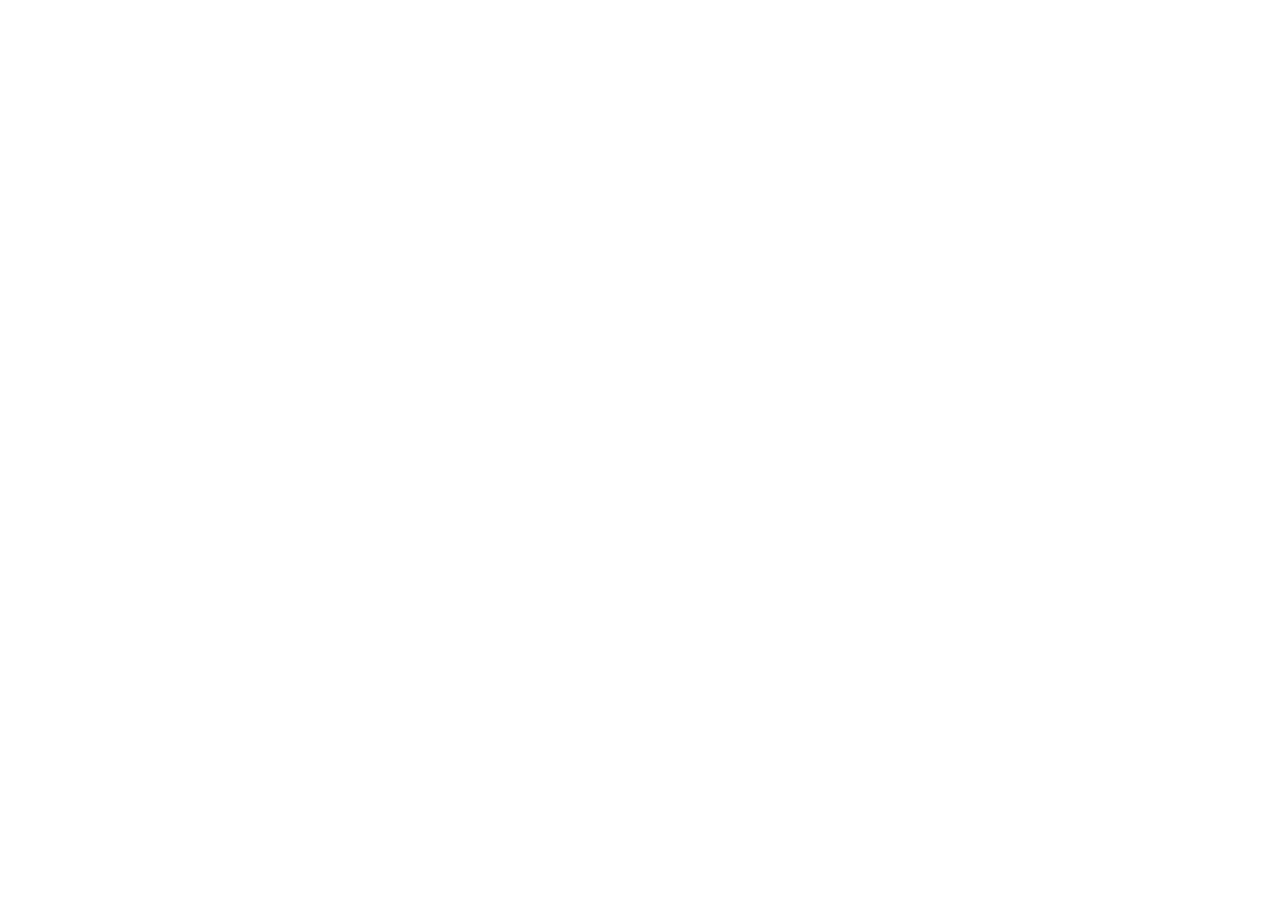
==== commit 571675ae: "Redirect to simonlpaige.com - groundlayer.co is a holding company, not a consumer page" ====
--- a/index.html
+++ b/index.html
@@ -5,18 +5,18 @@
   <meta name="viewport" content="width=device-width, initial-scale=1.0">
   <title>Groundlayer LLC</title>
   <meta name="description" content="Groundlayer LLC is a Missouri holding company. Its brands build websites, competitive intelligence tools, and software replacements for Kansas City small businesses.">
-  <link rel="canonical" href="https://groundlayer.co">
-  <link rel="icon" href="/assets/favicon.svg" type="image/svg+xml">
-  <link rel="preconnect" href="https://fonts.googleapis.com">
-  <link rel="preconnect" href="https://fonts.gstatic.com" crossorigin>
-  <link href="https://fonts.googleapis.com/css2?family=Inter:wght@400;700&display=swap" rel="stylesheet">
-  <link rel="stylesheet" href="/css/site.css">
+  <link rel="canonical" href="https://simonlpaige.com/">
+  <!-- Instant redirect for browsers -->
+  <meta http-equiv="refresh" content="0; url=https://simonlpaige.com/">
+  <script>window.location.replace("https://simonlpaige.com/");</script>
+  <!-- Schema.org for search engines (keep the entity signal) -->
   <script type="application/ld+json">
   {
     "@context": "https://schema.org",
     "@type": "Organization",
     "name": "Groundlayer LLC",
     "url": "https://groundlayer.co",
+    "sameAs": ["https://simonlpaige.com"],
     "description": "Missouri holding company for Simon L. Paige Web Design, RivalDrop, and Anvilshare.",
     "foundingDate": "2026-04",
     "founder": {
@@ -33,59 +33,7 @@
   </script>
 </head>
 <body>
-
-  <div class="container">
-
-    <header class="site-header">
-      <img src="/assets/logo.svg" alt="Groundlayer" class="logo" width="240" height="60">
-    </header>
-
-    <hr>
-
-    <section class="hero">
-      <h1>Groundlayer LLC</h1>
-      <p>Groundlayer LLC is a Missouri holding company. Its brands build websites, competitive intelligence tools, and software replacements for Kansas City small businesses.</p>
-    </section>
-
-    <hr>
-
-    <section class="brands">
-      <div class="brand-item">
-        <h2>Simon L. Paige Web Design</h2>
-        <p>Custom websites for KC small businesses. Starting at $399.</p>
-        <a href="https://simonlpaige.com">simonlpaige.com</a>
-      </div>
-      <div class="brand-item">
-        <h2>RivalDrop</h2>
-        <p>Competitive intelligence for Shopify merchants and KC local businesses.</p>
-        <a href="https://rivaldrop.com">rivaldrop.com</a>
-      </div>
-      <div class="brand-item">
-        <h2>Anvilshare</h2>
-        <p>Software replacement studio. Replaces expensive SaaS with AI-native alternatives on customer-owned hardware.</p>
-        <a href="https://anvilshare.ai">anvilshare.ai</a>
-      </div>
-    </section>
-
-    <hr>
-
-    <section class="about">
-      <p>Groundlayer LLC is a single-member Missouri LLC founded in April 2026 by Simon L. Paige. It holds the intellectual property, contracts, and billing infrastructure for Simon L. Paige Web Design, RivalDrop, and Anvilshare. It does not sell directly to consumers.</p>
-    </section>
-
-    <hr>
-
-    <section class="contact">
-      <p>Legal and business inquiries: <a href="mailto:simon@groundlayer.co">simon@groundlayer.co</a></p>
-    </section>
-
-    <hr>
-
-    <footer class="site-footer">
-      <p>Groundlayer LLC, a Missouri limited liability company. Sole member: Simon L. Paige. <a href="/privacy.html">Privacy</a> · <a href="/terms.html">Terms</a></p>
-    </footer>
-
-  </div>
-
+  <!-- Fallback for the rare case JS and meta refresh both fail -->
+  <p>Redirecting to <a href="https://simonlpaige.com/">simonlpaige.com</a>...</p>
 </body>
 </html>
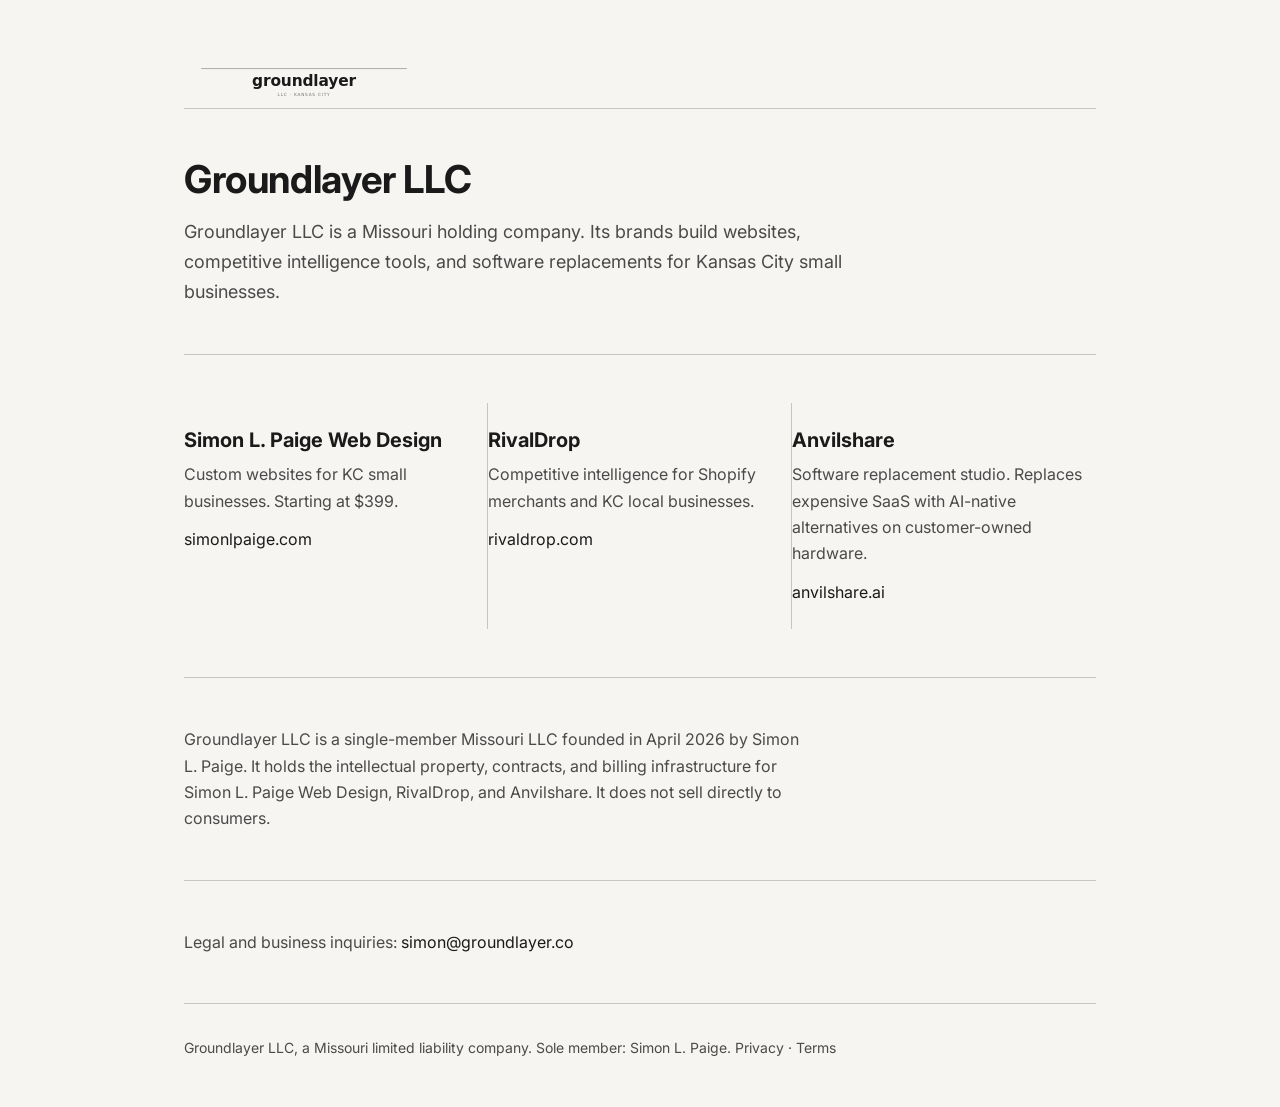
==== commit 1ee892d4: "groundlayer.co v2 - Bedrock flavor, single-page identifier, institutional register" ====
--- a/index.html
+++ b/index.html
@@ -5,18 +5,27 @@
   <meta name="viewport" content="width=device-width, initial-scale=1.0">
   <title>Groundlayer LLC</title>
   <meta name="description" content="Groundlayer LLC is a Missouri holding company. Its brands build websites, competitive intelligence tools, and software replacements for Kansas City small businesses.">
-  <link rel="canonical" href="https://simonlpaige.com/">
-  <!-- Instant redirect for browsers -->
-  <meta http-equiv="refresh" content="0; url=https://simonlpaige.com/">
-  <script>window.location.replace("https://simonlpaige.com/");</script>
-  <!-- Schema.org for search engines (keep the entity signal) -->
+  <link rel="canonical" href="https://groundlayer.co/">
+  <link rel="icon" href="/assets/favicon.svg" type="image/svg+xml">
+  <link rel="preconnect" href="https://fonts.googleapis.com">
+  <link rel="preconnect" href="https://fonts.gstatic.com" crossorigin>
+  <link href="https://fonts.googleapis.com/css2?family=Inter:wght@400;500;700&display=swap" rel="stylesheet">
+  <link rel="stylesheet" href="/css/site.css">
+  <!-- Open Graph -->
+  <meta property="og:title" content="Groundlayer LLC">
+  <meta property="og:description" content="Missouri holding company for Simon L. Paige Web Design, RivalDrop, and Anvilshare.">
+  <meta property="og:type" content="website">
+  <meta property="og:url" content="https://groundlayer.co/">
+  <meta name="twitter:card" content="summary">
+  <meta name="twitter:title" content="Groundlayer LLC">
+  <meta name="twitter:description" content="Missouri holding company for Simon L. Paige Web Design, RivalDrop, and Anvilshare.">
+  <!-- Schema.org -->
   <script type="application/ld+json">
   {
     "@context": "https://schema.org",
     "@type": "Organization",
     "name": "Groundlayer LLC",
     "url": "https://groundlayer.co",
-    "sameAs": ["https://simonlpaige.com"],
     "description": "Missouri holding company for Simon L. Paige Web Design, RivalDrop, and Anvilshare.",
     "foundingDate": "2026-04",
     "founder": {
@@ -33,7 +42,63 @@
   </script>
 </head>
 <body>
-  <!-- Fallback for the rare case JS and meta refresh both fail -->
-  <p>Redirecting to <a href="https://simonlpaige.com/">simonlpaige.com</a>...</p>
+
+  <a href="#main-content" class="skip-link">Skip to content</a>
+
+  <div class="container">
+
+    <header class="site-header">
+      <a href="/" aria-label="Groundlayer LLC home">
+        <img src="/assets/logo.svg" alt="Groundlayer LLC" class="logo" width="560" height="140">
+      </a>
+    </header>
+
+    <hr>
+
+    <section id="main-content" class="hero">
+      <h1>Groundlayer LLC</h1>
+      <p>Groundlayer LLC is a Missouri holding company. Its brands build websites, competitive intelligence tools, and software replacements for Kansas City small businesses.</p>
+    </section>
+
+    <hr>
+
+    <section class="brands" aria-label="Child brands">
+      <div class="brand-item">
+        <h2>Simon L. Paige Web Design</h2>
+        <p>Custom websites for KC small businesses. Starting at $399.</p>
+        <a href="https://simonlpaige.com">simonlpaige.com</a>
+      </div>
+      <div class="brand-item">
+        <h2>RivalDrop</h2>
+        <p>Competitive intelligence for Shopify merchants and KC local businesses.</p>
+        <a href="https://rivaldrop.com">rivaldrop.com</a>
+      </div>
+      <div class="brand-item">
+        <h2>Anvilshare</h2>
+        <p>Software replacement studio. Replaces expensive SaaS with AI-native alternatives on customer-owned hardware.</p>
+        <a href="https://anvilshare.ai">anvilshare.ai</a>
+      </div>
+    </section>
+
+    <hr>
+
+    <section class="about">
+      <p>Groundlayer LLC is a single-member Missouri LLC founded in April 2026 by Simon L. Paige. It holds the intellectual property, contracts, and billing infrastructure for Simon L. Paige Web Design, RivalDrop, and Anvilshare. It does not sell directly to consumers.</p>
+    </section>
+
+    <hr>
+
+    <section class="contact">
+      <p>Legal and business inquiries: <a href="mailto:simon@groundlayer.co">simon@groundlayer.co</a></p>
+    </section>
+
+    <hr>
+
+    <footer class="site-footer">
+      <p>Groundlayer LLC, a Missouri limited liability company. Sole member: Simon L. Paige. <a href="/privacy.html">Privacy</a> &middot; <a href="/terms.html">Terms</a></p>
+    </footer>
+
+  </div>
+
 </body>
 </html>
--- a/css/site.css
+++ b/css/site.css
@@ -0,0 +1,378 @@
+/* Groundlayer LLC - site.css
+   Bedrock flavor. Typography-first. Most restrained brand in the family.
+   Family law: no gradients, no rounded borders >8px, Inter body, 1.250 scale. */
+
+/* ── Reset ── */
+*, *::before, *::after {
+  box-sizing: border-box;
+  margin: 0;
+  padding: 0;
+}
+
+/* ── Tokens ── */
+:root {
+  --ink: #1A1A1A;
+  --paper: #F7F5F2;
+  --secondary: #4A4A4A;
+  --rule: #C8C5C0;
+  --success: #2E7D52;
+  --error: #B03030;
+
+  --font-body: "Inter", system-ui, -apple-system, sans-serif;
+  --base: 1rem;            /* 16px */
+  --scale: 1.25;           /* Major Third */
+  --line-height: 1.65;
+  --max-width: 960px;
+  --max-line: 62ch;
+  --radius: 0px;
+  --space-unit: 4px;
+}
+
+/* ── Type scale (Major Third 1.250) ── */
+:root {
+  --step-0: 1rem;          /* 16px - body */
+  --step-1: 1.125rem;      /* 18px - subhead */
+  --step-2: 1.25rem;       /* 20px */
+  --step-3: 1.563rem;      /* 25px */
+  --step-4: 1.953rem;      /* ~31px */
+  --step-5: 2.441rem;      /* ~39px - hero heading */
+}
+
+/* ── Base ── */
+html {
+  font-size: var(--base);
+  scroll-behavior: smooth;
+}
+
+@media (prefers-reduced-motion: reduce) {
+  html { scroll-behavior: auto; }
+  *, *::before, *::after {
+    animation-duration: 0.01ms !important;
+    animation-iteration-count: 1 !important;
+    transition-duration: 0.01ms !important;
+  }
+}
+
+body {
+  font-family: var(--font-body);
+  font-weight: 400;
+  line-height: var(--line-height);
+  color: var(--ink);
+  background-color: var(--paper);
+  -webkit-font-smoothing: antialiased;
+  -moz-osx-font-smoothing: grayscale;
+}
+
+/* ── Layout ── */
+.container {
+  max-width: var(--max-width);
+  margin: 0 auto;
+  padding: 0 24px;
+}
+
+/* ── Links ── */
+a {
+  color: var(--ink);
+  text-decoration: none;
+}
+
+a:hover {
+  text-decoration: underline;
+  color: var(--secondary);
+}
+
+/* ── Skip link (WCAG accessibility) ── */
+.skip-link {
+  position: absolute;
+  top: -100%;
+  left: 0;
+  z-index: 100;
+  padding: 12px 24px;
+  background: var(--ink);
+  color: var(--paper);
+  font-size: 0.875rem;
+  font-weight: 500;
+  text-decoration: none;
+}
+
+.skip-link:focus {
+  position: fixed;
+  top: 0;
+  left: 0;
+  outline: 2px solid var(--ink);
+  outline-offset: 2px;
+}
+
+/* ── Focus (family law: 2px ring, always visible) ── */
+a:focus-visible,
+button:focus-visible,
+[tabindex]:focus-visible {
+  outline: 2px solid var(--ink);
+  outline-offset: 2px;
+}
+
+/* ── Horizon rules ── */
+hr {
+  border: none;
+  border-top: 1px solid var(--rule);
+  margin: 0;
+}
+
+/* ── Header ── */
+.site-header {
+  padding: 48px 0 0;
+}
+
+.site-header .logo {
+  display: block;
+  max-width: 240px;
+  height: auto;
+}
+
+/* ── Hero ── */
+.hero {
+  padding: 48px 0;
+}
+
+.hero h1 {
+  font-family: var(--font-body);
+  font-weight: 700;
+  font-size: 2.4rem;
+  line-height: 1.15;
+  color: var(--ink);
+  margin-bottom: 16px;
+  letter-spacing: -0.01em;
+}
+
+.hero p {
+  font-size: var(--step-1);
+  max-width: var(--max-line);
+  color: var(--secondary);
+}
+
+/* ── Child brands ── */
+.brands {
+  display: grid;
+  grid-template-columns: 1fr 1fr 1fr;
+  gap: 0;
+  padding: 48px 0;
+}
+
+.brand-item {
+  padding: 24px 24px 24px 0;
+  border-right: 1px solid var(--rule);
+}
+
+.brand-item:last-child {
+  border-right: none;
+  padding-right: 0;
+}
+
+.brand-item h2 {
+  font-family: var(--font-body);
+  font-weight: 700;
+  font-size: var(--step-2);
+  line-height: 1.3;
+  margin-bottom: 8px;
+}
+
+.brand-item p {
+  font-size: var(--step-0);
+  color: var(--secondary);
+  max-width: var(--max-line);
+  margin-bottom: 12px;
+}
+
+.brand-item a {
+  font-size: var(--step-0);
+  color: var(--ink);
+  text-decoration: none;
+}
+
+.brand-item a:hover {
+  text-decoration: underline;
+}
+
+/* ── About ── */
+.about {
+  padding: 48px 0;
+}
+
+.about p {
+  max-width: var(--max-line);
+  color: var(--secondary);
+}
+
+/* ── Contact ── */
+.contact {
+  padding: 48px 0;
+}
+
+.contact p {
+  max-width: var(--max-line);
+  color: var(--secondary);
+}
+
+.contact a {
+  color: var(--ink);
+  text-decoration: none;
+}
+
+.contact a:hover {
+  text-decoration: underline;
+}
+
+/* ── Footer ── */
+.site-footer {
+  padding: 32px 0 48px;
+}
+
+.site-footer p {
+  font-size: 0.875rem;
+  color: var(--secondary);
+}
+
+.site-footer a {
+  color: var(--secondary);
+  text-decoration: none;
+}
+
+.site-footer a:hover {
+  color: var(--ink);
+  text-decoration: underline;
+}
+
+/* ── Legal pages (privacy, terms) ── */
+.legal-page {
+  padding: 48px 0 64px;
+}
+
+.legal-page h1 {
+  font-family: var(--font-body);
+  font-weight: 700;
+  font-size: var(--step-4);
+  line-height: 1.2;
+  margin-bottom: 8px;
+}
+
+.legal-page .last-updated {
+  font-size: 0.875rem;
+  color: var(--secondary);
+  margin-bottom: 48px;
+}
+
+.legal-page h2 {
+  font-family: var(--font-body);
+  font-weight: 700;
+  font-size: var(--step-2);
+  margin-top: 40px;
+  margin-bottom: 12px;
+}
+
+.legal-page p,
+.legal-page li {
+  max-width: var(--max-line);
+  color: var(--secondary);
+  margin-bottom: 12px;
+}
+
+.legal-page ul {
+  padding-left: 20px;
+  margin-bottom: 12px;
+}
+
+.legal-page li {
+  margin-bottom: 6px;
+}
+
+.legal-page a {
+  color: var(--ink);
+  text-decoration: underline;
+  text-underline-offset: 2px;
+}
+
+.legal-page a:hover {
+  color: var(--secondary);
+}
+
+.legal-back {
+  display: inline-block;
+  margin-bottom: 32px;
+  font-size: 0.875rem;
+  color: var(--secondary);
+  text-decoration: none;
+}
+
+.legal-back:hover {
+  color: var(--ink);
+  text-decoration: underline;
+}
+
+/* ── Responsive ── */
+@media (max-width: 720px) {
+  .brands {
+    grid-template-columns: 1fr;
+  }
+
+  .brand-item {
+    padding: 24px 0;
+    border-right: none;
+    border-bottom: 1px solid var(--rule);
+  }
+
+  .brand-item:last-child {
+    border-bottom: none;
+  }
+
+  .hero h1 {
+    font-size: var(--step-4);
+  }
+
+  .site-header {
+    padding: 32px 0 0;
+  }
+
+  .site-header .logo {
+    max-width: 180px;
+  }
+}
+
+/* ── Print ── */
+@media print {
+  body {
+    color: #000;
+    background: #fff;
+    font-size: 11pt;
+    line-height: 1.5;
+  }
+
+  .container {
+    max-width: 100%;
+    padding: 0;
+  }
+
+  a {
+    color: #000;
+    text-decoration: underline;
+  }
+
+  a[href]::after {
+    content: " (" attr(href) ")";
+    font-size: 0.8em;
+    color: #555;
+  }
+
+  a[href^="#"]::after,
+  a[href^="mailto:"]::after {
+    content: "";
+  }
+
+  hr {
+    border-top-color: #999;
+  }
+
+  .site-header,
+  .site-footer {
+    padding: 12px 0;
+  }
+}
